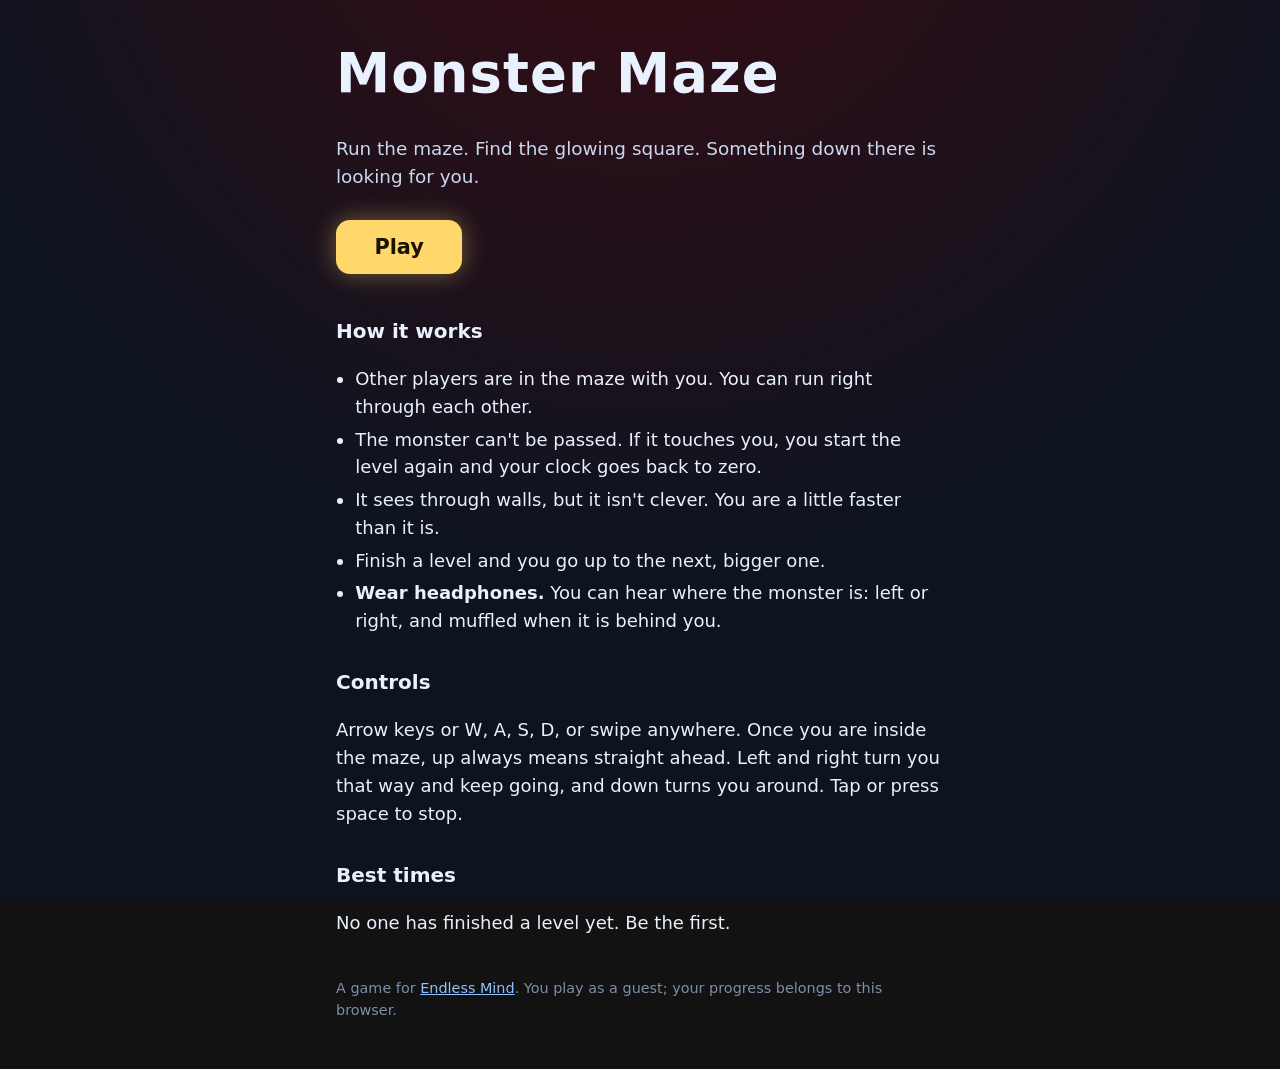
==== app/welcome/index.html @ cdbdf1c8 "Monster Maze: 2D start, trap door, 3D maze with a monster, directional sound A Python server runs th" ====
<!doctype html>
<html lang="en">
<head>
<meta charset="utf-8">
<meta name="viewport" content="width=device-width, initial-scale=1">
<title>Monster Maze</title>
<meta name="description" content="A fast maze game for several players at once, with a monster that can hear you coming. Play free in your browser.">
<link rel="stylesheet" href="welcome.css">
</head>
<body>
<main>
  <h1>Monster Maze</h1>
  <p class="lead">Run the maze. Find the glowing square. Something down there is looking for you.</p>
  <p><a class="play" href="../play/">Play</a></p>

  <h2>How it works</h2>
  <ul>
    <li>Other players are in the maze with you. You can run right through each other.</li>
    <li>The monster can't be passed. If it touches you, you start the level again and your clock goes back to zero.</li>
    <li>It sees through walls, but it isn't clever. You are a little faster than it is.</li>
    <li>Finish a level and you go up to the next, bigger one.</li>
    <li><strong>Wear headphones.</strong> You can hear where the monster is: left or right, and muffled when it is behind you.</li>
  </ul>

  <h2>Controls</h2>
  <p>Arrow keys or W, A, S, D, or swipe anywhere. Once you are inside the maze, up always means straight ahead. Left and right turn you that way and keep going, and down turns you around. Tap or press space to stop.</p>

  <h2>Best times</h2>
  <p id="playing"></p>
  <table id="best" hidden>
    <thead><tr><th>Level</th><th>Time</th><th>Who</th></tr></thead>
    <tbody></tbody>
  </table>
  <p id="none">No one has finished a level yet. Be the first.</p>

  <footer>A game for <a href="https://endlessmind.com/">Endless Mind</a>. You play as a guest; your progress belongs to this browser.</footer>
</main>
<script type="module" src="welcome.js"></script>
</body>
</html>
---- app/welcome/welcome.css ----
:root { color-scheme: dark; }
* { box-sizing: border-box; }
body { margin: 0; color: #e9f1ff; background: radial-gradient(circle at 50% -20%, #3a0b12, #0d1420 60%) fixed; font: 18px/1.55 system-ui, -apple-system, "Segoe UI", sans-serif; }
main { max-width: 40rem; margin: 0 auto; padding: 2rem 1rem 3rem; }
h1 { margin: 0; font-size: clamp(2.2rem, 9vw, 3.4rem); letter-spacing: .02em; }
h2 { margin: 2rem 0 .4rem; font-size: 1.25rem; }
.lead { color: #c9d8ee; font-size: 1.15rem; }
.play { display: inline-block; margin: .6rem 0; padding: .7rem 2.4rem; border-radius: 14px; background: #ffd76a; color: #1a1300; font-weight: 800; font-size: 1.3rem; text-decoration: none; box-shadow: 0 0 24px #ffd76a66; }
.play:hover { background: #ffe38f; }
ul { padding-left: 1.2rem; }
li { margin: .3rem 0; }
table { width: 100%; border-collapse: collapse; font-variant-numeric: tabular-nums; }
th, td { text-align: left; padding: .35rem .5rem; border-bottom: 1px solid #ffffff1a; }
th { color: #9fb2cc; font-weight: 600; }
#playing { color: #9fb2cc; }
a { color: #8fc3ff; }
footer { margin-top: 2.5rem; color: #7d8ea8; font-size: .9rem; }
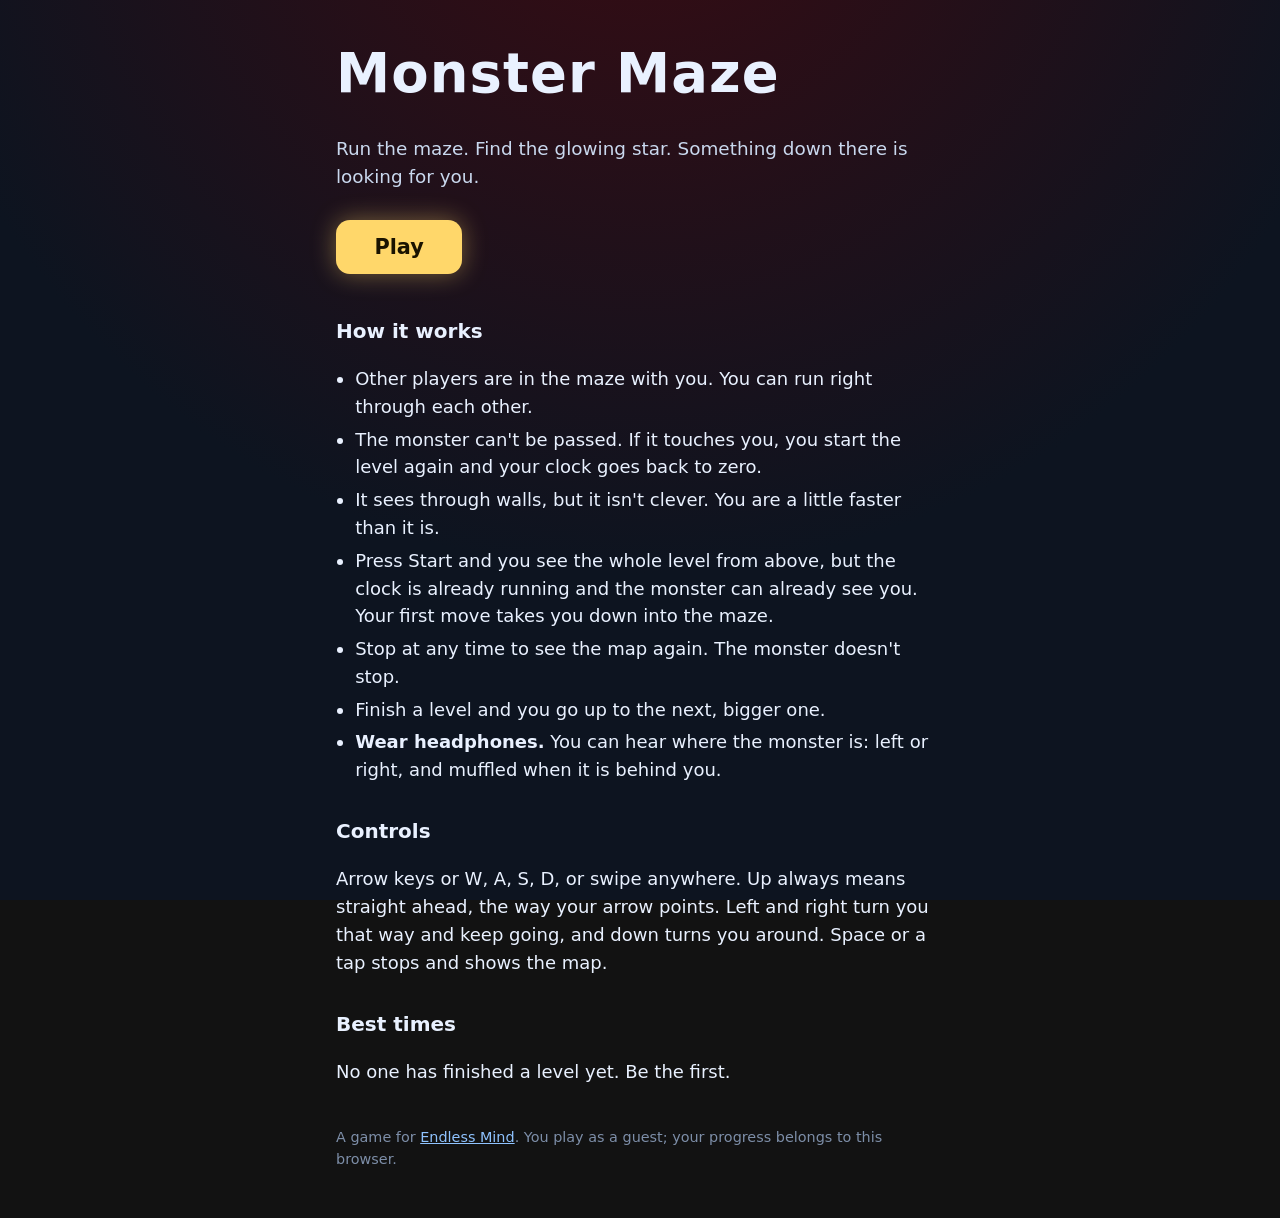
==== commit ad468e4f: "Start button and map replace the 2D start and trap door; goal star; monster breathes, growls and roa" ====
--- a/app/welcome/index.html
+++ b/app/welcome/index.html
@@ -10,7 +10,7 @@
 <body>
 <main>
   <h1>Monster Maze</h1>
-  <p class="lead">Run the maze. Find the glowing square. Something down there is looking for you.</p>
+  <p class="lead">Run the maze. Find the glowing star. Something down there is looking for you.</p>
   <p><a class="play" href="../play/">Play</a></p>
 
   <h2>How it works</h2>
@@ -18,12 +18,14 @@
     <li>Other players are in the maze with you. You can run right through each other.</li>
     <li>The monster can't be passed. If it touches you, you start the level again and your clock goes back to zero.</li>
     <li>It sees through walls, but it isn't clever. You are a little faster than it is.</li>
+    <li>Press Start and you see the whole level from above, but the clock is already running and the monster can already see you. Your first move takes you down into the maze.</li>
+    <li>Stop at any time to see the map again. The monster doesn't stop.</li>
     <li>Finish a level and you go up to the next, bigger one.</li>
     <li><strong>Wear headphones.</strong> You can hear where the monster is: left or right, and muffled when it is behind you.</li>
   </ul>
 
   <h2>Controls</h2>
-  <p>Arrow keys or W, A, S, D, or swipe anywhere. Once you are inside the maze, up always means straight ahead. Left and right turn you that way and keep going, and down turns you around. Tap or press space to stop.</p>
+  <p>Arrow keys or W, A, S, D, or swipe anywhere. Up always means straight ahead, the way your arrow points. Left and right turn you that way and keep going, and down turns you around. Space or a tap stops and shows the map.</p>
 
   <h2>Best times</h2>
   <p id="playing"></p>
